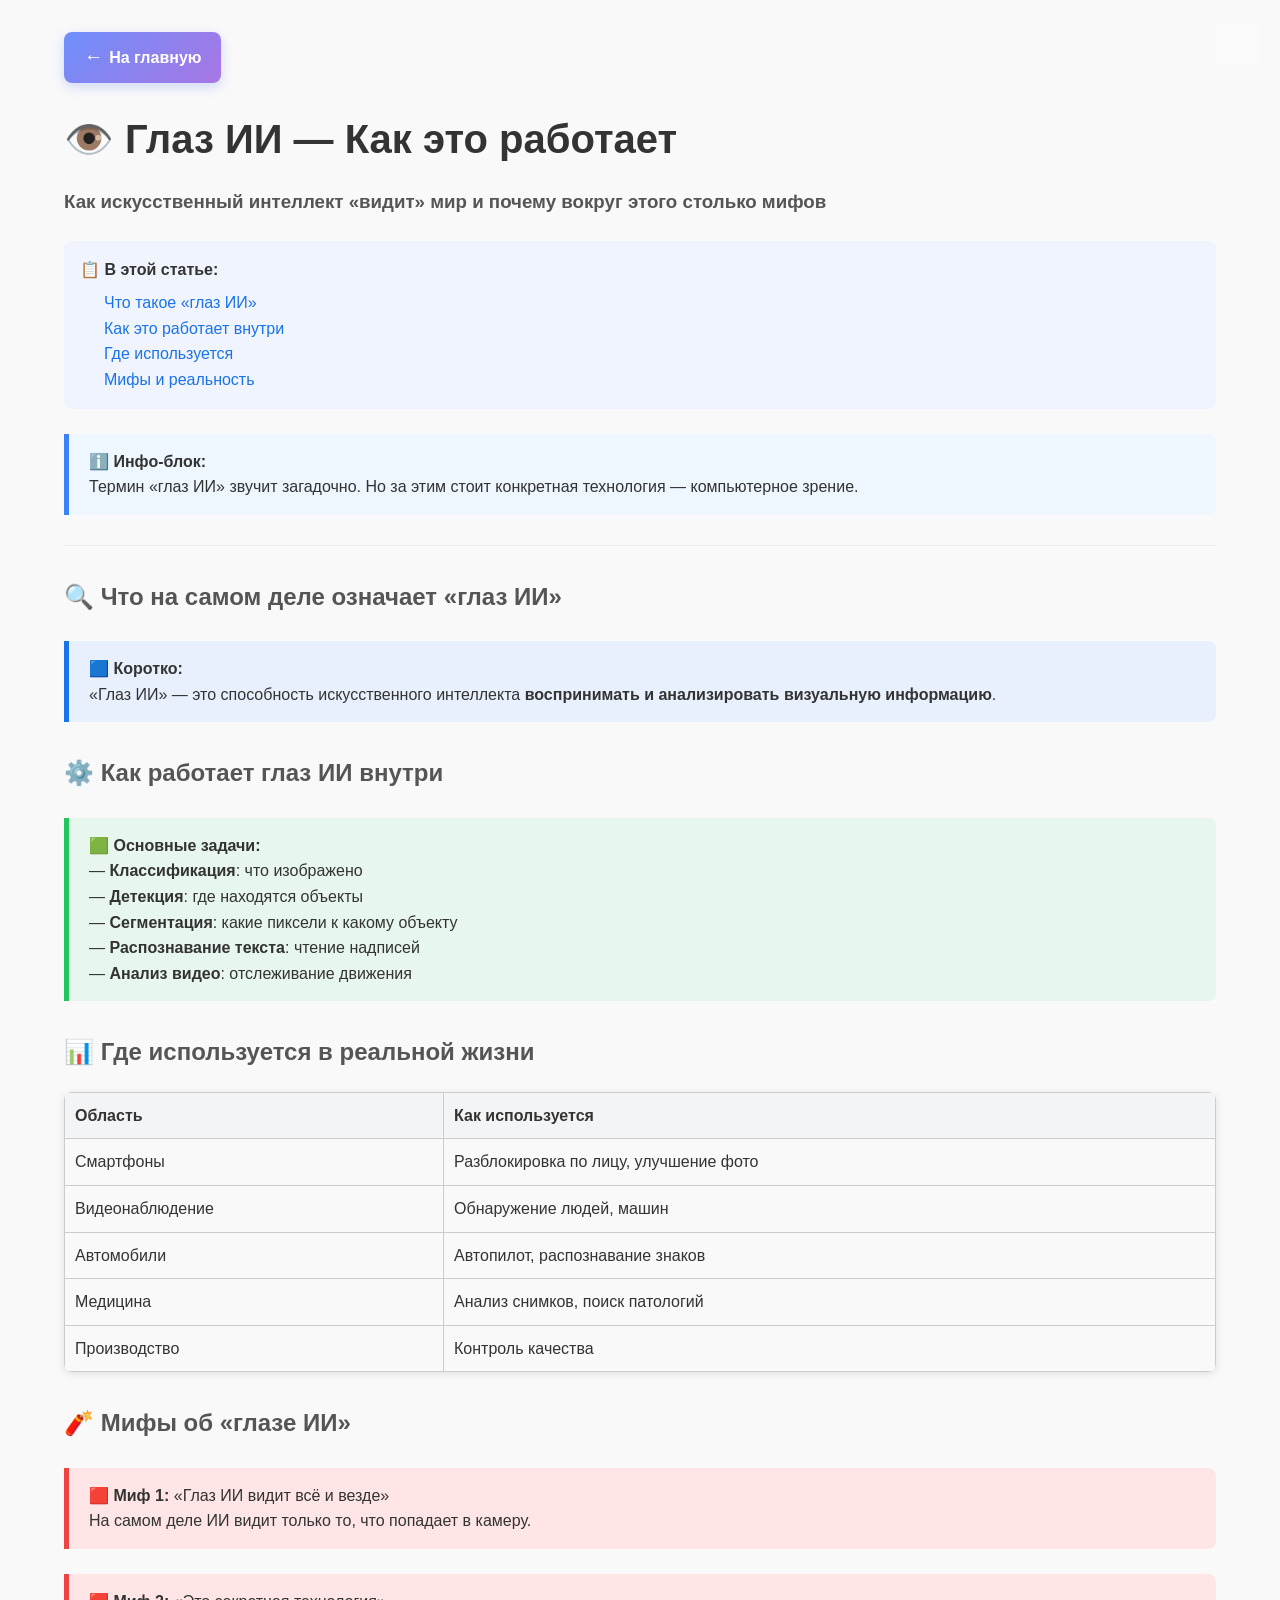
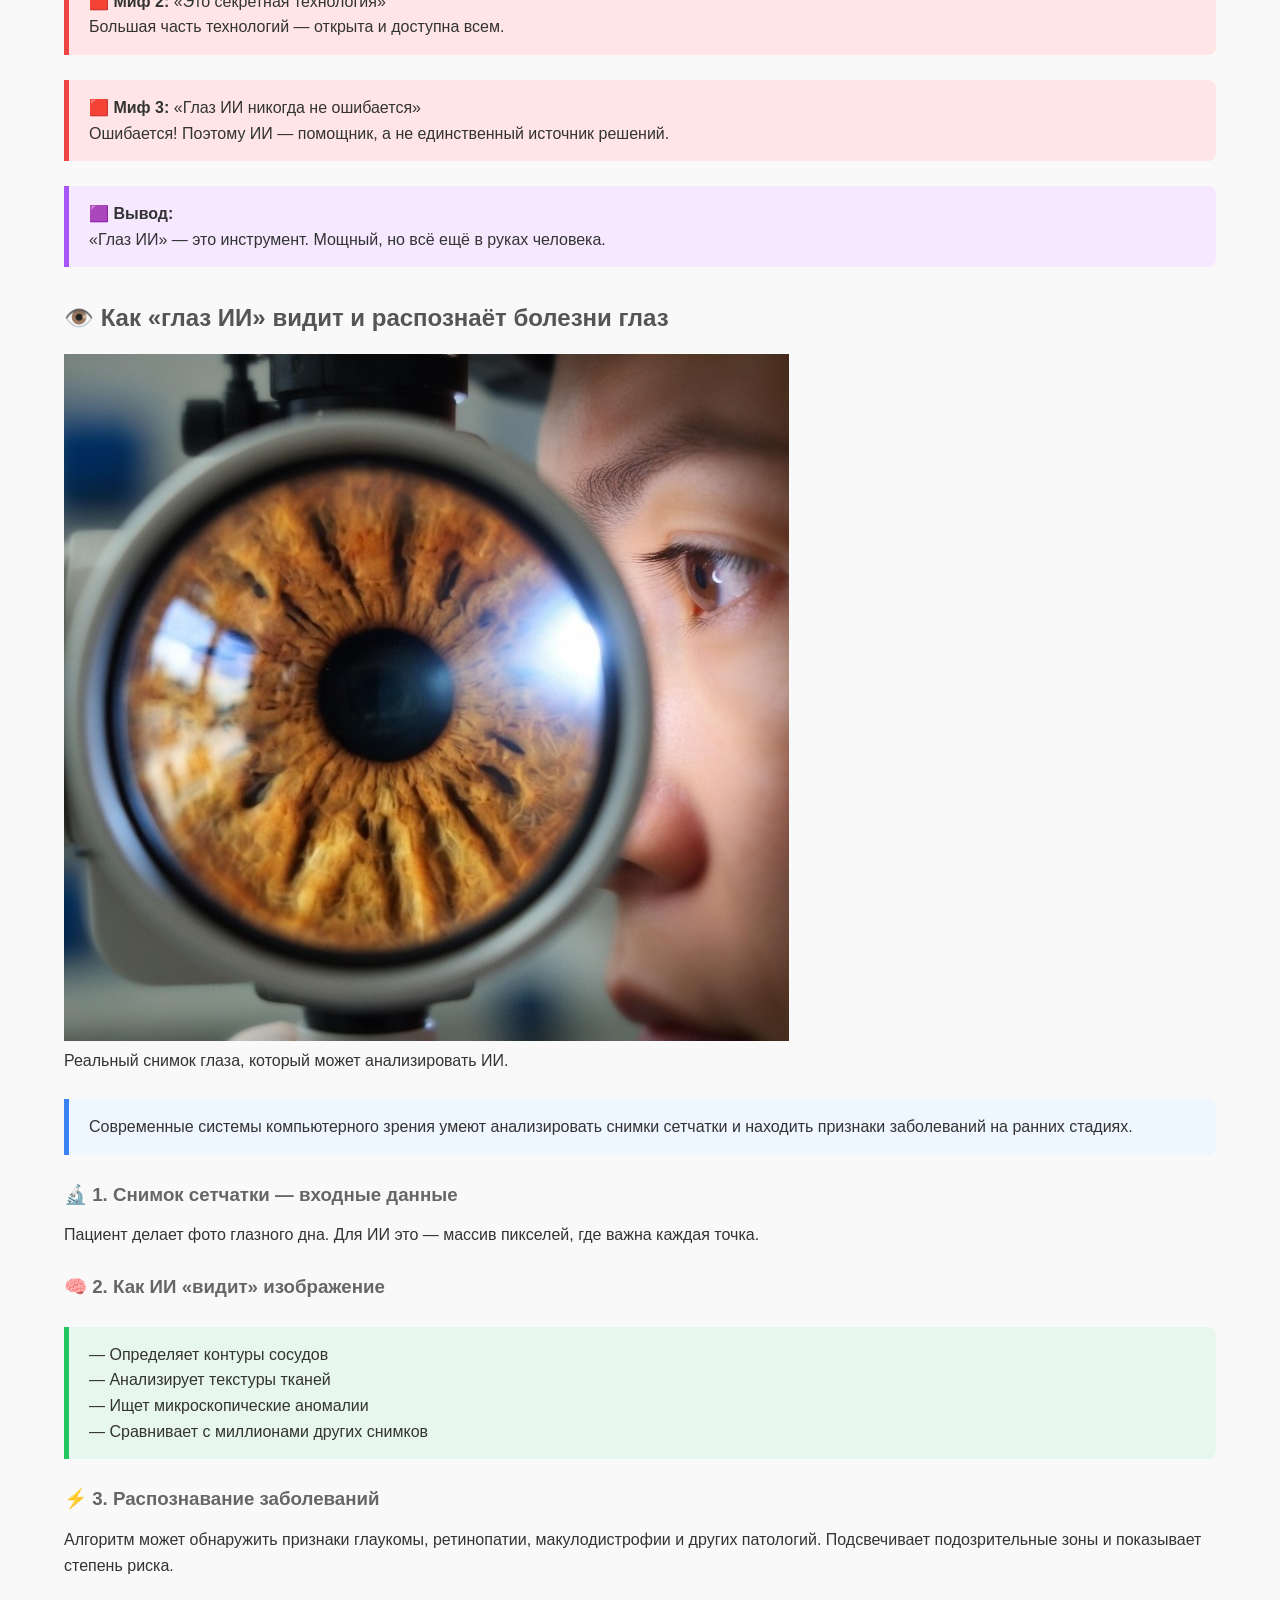
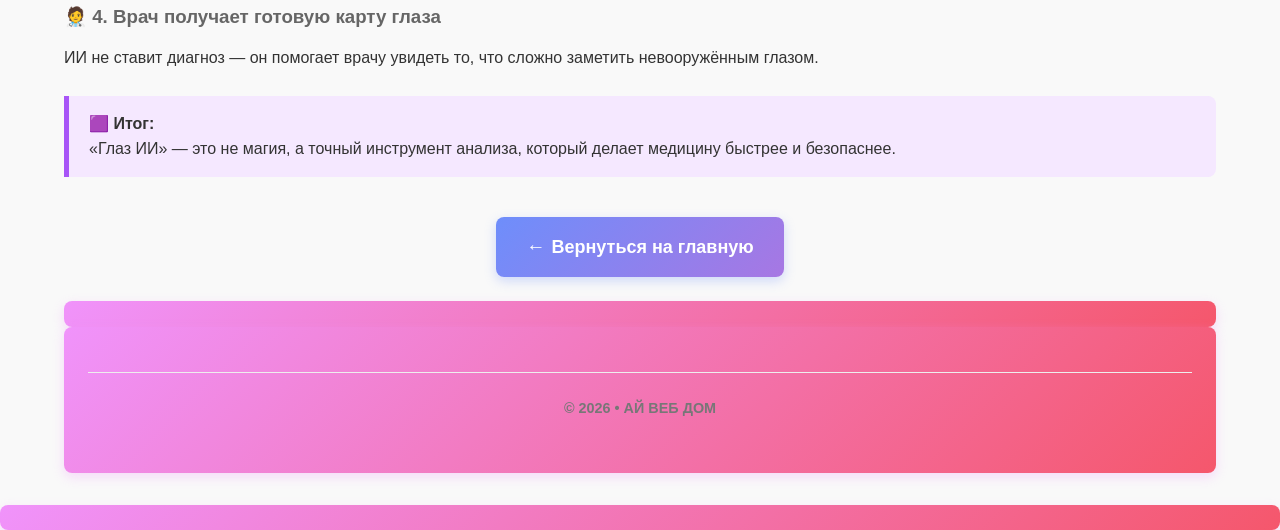
==== article-1.html @ 9461956f "Update article-1.html" ====
<!DOCTYPE html>
<html lang="ru">
<head>
  <!-- Yandex.Metrika counter -->
<script type="text/javascript">
    (function(m,e,t,r,i,k,a){
        m[i]=m[i]||function(){(m[i].a=m[i].a||[]).push(arguments)};
        m[i].l=1*new Date();
        for (var j = 0; j < document.scripts.length; j++) {if (document.scripts[j].src === r) { return; }}
        k=e.createElement(t),a=e.getElementsByTagName(t)[0],k.async=1,k.src=r,a.parentNode.insertBefore(k,a)
    })(window, document,'script','https://mc.yandex.ru/metrika/tag.js?id=108112293', 'ym');

    ym(108112293, 'init', {ssr:true, webvisor:true, clickmap:true, ecommerce:"dataLayer", referrer: document.referrer, url: location.href, accurateTrackBounce:true, trackLinks:true});
</script>
<noscript><div><img src="https://mc.yandex.ru/watch/108112293" style="position:absolute; left:-9999px;" alt="" /></div></noscript>
<!-- /Yandex.Metrika counter -->
  <meta charset="UTF-8">
  <meta name="viewport" content="width=device-width, initial-scale=1.0">
  <title>Глаз ИИ — Как это работает | AI-Навигатор</title>
  
  <meta name="description" content="Как работает компьютерное зрение: разбираем мифы и реальность «глаза ИИ»">
  <meta property="og:title" content="Глаз ИИ — Как это работает | АЙ ВЕБ  ДОМ">
  <meta property="og:description" content="Компьютерное зрение простыми словами: от распознавания лиц до медицинской диагностики">
  <meta property="og:url" content="https://aimihome.ru/article-1.html">
  <meta property="og:type" content="article">
  
  <link rel="stylesheet" href="styles.css">
 <!-- Favicon -->
<link rel="icon" type="image/png" sizes="64x64" href="favicon.png">
<link rel="apple-touch-icon" href="favicon.png">

  <link rel="canonical" href="https://aimihome.ru/article-1.html">
  </head>
<body>
  
 <div class="container">
    <a href="index.html" class="back-btn">На главную</a>

    <h1>👁️ Глаз ИИ — Как это работает</h1>
    <h3 style="margin-top: 0; color:#555; margin-bottom: 1.5rem;">Как искусственный интеллект «видит» мир и почему вокруг этого столько мифов</h3>

    <div class="toc">
      <strong>📋 В этой статье:</strong>
      <ul>
        <li><a href="#what">Что такое «глаз ИИ»</a></li>
        <li><a href="#how">Как это работает внутри</a></li>
        <li><a href="#where">Где используется</a></li>
        <li><a href="#myths">Мифы и реальность</a></li>
      </ul>
    </div>

    <div class="info-block">
      <b>ℹ️ Инфо‑блок:</b><br>
      Термин «глаз ИИ» звучит загадочно. Но за этим стоит конкретная технология — компьютерное зрение.
    </div>

    <hr style="border: 0; border-top: 1px solid #eee; margin: 30px 0;">

    <h2 id="what">🔍 Что на самом деле означает «глаз ИИ»</h2>
    <div class="short-block">
      <b>🟦 Коротко:</b><br>
      «Глаз ИИ» — это способность искусственного интеллекта <b>воспринимать и анализировать визуальную информацию</b>.
    </div>

    <h2 id="how">⚙️ Как работает глаз ИИ внутри</h2>
    <div class="tech-block">
      <b>🟩 Основные задачи:</b><br>
      — <b>Классификация</b>: что изображено<br>
      — <b>Детекция</b>: где находятся объекты<br>
      — <b>Сегментация</b>: какие пиксели к какому объекту<br>
      — <b>Распознавание текста</b>: чтение надписей<br>
      — <b>Анализ видео</b>: отслеживание движения
    </div>

    <h2 id="where">📊 Где используется в реальной жизни</h2>
    <div class="table-wrapper">
      <table>
        <tr><th>Область</th><th>Как используется</th></tr>
        <tr><td>Смартфоны</td><td>Разблокировка по лицу, улучшение фото</td></tr>
        <tr><td>Видеонаблюдение</td><td>Обнаружение людей, машин</td></tr>
        <tr><td>Автомобили</td><td>Автопилот, распознавание знаков</td></tr>
        <tr><td>Медицина</td><td>Анализ снимков, поиск патологий</td></tr>
        <tr><td>Производство</td><td>Контроль качества</td></tr>
      </table>
    </div>

    <h2 id="myths">🧨 Мифы об «глазе ИИ»</h2>
    <div class="myth-block">
      <b>🟥 Миф 1:</b> «Глаз ИИ видит всё и везде»<br>
      На самом деле ИИ видит только то, что попадает в камеру.
    </div>
    <div class="myth-block">
      <b>🟥 Миф 2:</b> «Это секретная технология»<br>
      Большая часть технологий — открыта и доступна всем.
    </div>
    <div class="myth-block">
      <b>🟥 Миф 3:</b> «Глаз ИИ никогда не ошибается»<br>
      Ошибается! Поэтому ИИ — помощник, а не единственный источник решений.
    </div>

    <div class="conclusion-block">
      <b>🟪 Вывод:</b><br>
      «Глаз ИИ» — это инструмент. Мощный, но всё ещё в руках человека.
    </div>
    <h2>👁️ Как «глаз ИИ» видит и распознаёт болезни глаз</h2>
    <figure class="eye-figure">
  <img src="veko.jpg" alt="Исследование глаза через офтальмологический прибор">
  <figcaption>Реальный снимок глаза, который может анализировать ИИ.</figcaption>
</figure>

<div class="info-block">
  Современные системы компьютерного зрения умеют анализировать снимки сетчатки и находить признаки заболеваний на ранних стадиях.
</div>

<h3>🔬 1. Снимок сетчатки — входные данные</h3>
<p>Пациент делает фото глазного дна. Для ИИ это — массив пикселей, где важна каждая точка.</p>

<h3>🧠 2. Как ИИ «видит» изображение</h3>
<div class="tech-block">
  — Определяет контуры сосудов<br>
  — Анализирует текстуры тканей<br>
  — Ищет микроскопические аномалии<br>
  — Сравнивает с миллионами других снимков
</div>

<h3>⚡ 3. Распознавание заболеваний</h3>
<p>Алгоритм может обнаружить признаки глаукомы, ретинопатии, макулодистрофии и других патологий. Подсвечивает подозрительные зоны и показывает степень риска.</p>

<h3>🧑‍⚕️ 4. Врач получает готовую карту глаза</h3>
<p>ИИ не ставит диагноз — он помогает врачу увидеть то, что сложно заметить невооружённым глазом.</p>

<div class="conclusion-block">
  <b>🟪 Итог:</b><br>
  «Глаз ИИ» — это не магия, а точный инструмент анализа, который делает медицину быстрее и безопаснее.
</div>


    <div style="text-align: center; margin-top: 40px;">
      <a href="index.html" class="back-btn" style="padding: 15px 30px; font-size: 18px;">Вернуться на главную</a>
        <!-- Следующая статья -->
  <a href="article-5.html" style="display: block; padding: 0.8rem 1.5rem; background: linear-gradient(135deg, #f093fb 0%, #f5576c 100%); color: white; text-decoration: none; border-radius: 8px; text-align: center; font-weight: 600; box-shadow: 0 4px 12px rgba(240, 147, 251, 0.3); transition: transform 0.3s;">
    </div>

    <footer>
      <p>© 2026 • АЙ ВЕБ ДОМ</p>
    </footer>
  </div>

  <a href="#" class="back-to-top" id="backToTop">↑</a>
  <button class="theme-toggle" id="themeToggle" aria-label="Переключить тему">🌙</button>

  <script src="script.js"></script>
</body>
</html>
---- styles.css ----
/* ===== ОБЩИЕ СТИЛИ ===== */
* {
  margin: 0;
  padding: 0;
  box-sizing: border-box;
}

html {
  scroll-behavior: smooth;
}

body {
  font-family: 'Segoe UI', Tahoma, Geneva, Verdana, sans-serif;
  line-height: 1.6;
  color: #333;
  background-color: #f9f9f9;
  transition: background-color 0.3s, color 0.3s;
}

.container {
  max-width: 1400px;
  margin: 0 auto;
  padding: 2rem 5%;
}

/* ===== ТЁМНАЯ ТЕМА ===== */
body.dark-theme {
  background-color: #121212;
  color: #e0e0e0;
}

body.dark-theme header {
  background: linear-gradient(135deg, #4a69bd, #6a89cc);
}

body.dark-theme h1,
body.dark-theme h2,
body.dark-theme h3 {
  color: #bb86fc;
}

body.dark-theme .feature-card,
body.dark-theme .work-card {
  background: #1e1e1e;
  color: #ccc;
  box-shadow: 0 4px 8px rgba(0,0,0,0.3);
}

body.dark-theme footer {
  border-top: 1px solid #333;
  color: #888;
}

body.dark-theme .info-block { background: #2a2a4a; border-left-color: #6e8efb; }
body.dark-theme .short-block { background: #2a3a5a; border-left-color: #4a69bd; }
body.dark-theme .tech-block { background: #2a4a3a; border-left-color: #22c55e; }
body.dark-theme .tools-block { background: #4a3a2a; border-left-color: #f59e0b; }
body.dark-theme .conclusion-block { background: #3a2a4a; border-left-color: #a855f7; }
body.dark-theme .myth-block { background: #4a2a2a; border-left-color: #ef4444; }
body.dark-theme .highlight { background: rgba(0, 217, 255, 0.15); border-left-color: #00d9ff; }
body.dark-theme th { background: #2a2a2a; }
body.dark-theme td,
body.dark-theme th { border-color: #444; }
body.dark-theme .lang-btn { background: #1e1e1e; color: #bb86fc; border-color: #bb86fc; }
body.dark-theme .lang-btn:hover { background: #2a2a2a; }
body.dark-theme .lang-btn.active { background: linear-gradient(135deg, #4a69bd, #6a89cc); color: white; border-color: transparent; }
body.dark-theme .stats-box { background: linear-gradient(135deg, #3a1c71, #2c2c54); box-shadow: 0 4px 12px rgba(187, 134, 252, 0.2); }
body.dark-theme .toc { background: #2a2a4a; }
body.dark-theme .toc a { color: #6e8efb; }

/* ===== ШАПКА ===== */
header {
  background: linear-gradient(135deg, #6e8efb, #a777e3);
  color: white;
  padding: 2rem 1rem;
  text-align: center;
  border-radius: 0 0 12px 12px;
}

header h1 {
  font-size: 2.5rem;
  margin-bottom: 0.5rem;
  color: white !important;
}

header p {
  font-size: 1.1rem;
  opacity: 0.95;
}

/* ===== ЗАГОЛОВКИ ===== */
h1 { font-size: 2.5rem; margin-bottom: 1rem; }
h2 { color: #555; margin: 2rem 0 1rem; }
h3 { color: #666; margin: 1.5rem 0 0.8rem; }
p { margin-bottom: 1rem; }

body.dark-theme h2 { color: #bb86fc; }
body.dark-theme h3 { color: #ccc; }

/* ===== КНОПКИ ===== */
.back-btn {
  display: inline-flex;
  align-items: center;
  gap: 6px;
  padding: 10px 20px;
  background: linear-gradient(135deg, #6e8efb, #a777e3);
  color: white !important;
  text-decoration: none;
  border-radius: 8px;
  font-weight: 600;
  box-shadow: 0 4px 12px rgba(110, 142, 251, 0.3);
  transition: transform 0.2s, box-shadow 0.2s;
  margin-bottom: 1.5rem;
}

.back-btn:hover {
  transform: translateY(-2px);
  box-shadow: 0 6px 20px rgba(110, 142, 251, 0.5);
}

.back-btn::before {
  content: "←";
  font-size: 1.2rem;
}

/* ===== КАРТОЧКИ ===== */
.features {
  display: flex;
  flex-wrap: wrap;
  gap: 1.5rem;
  margin-top: 1.5rem;
}

.feature-card,
.work-card {
  background: white;
  padding: 1.2rem;
  border-radius: 10px;
  box-shadow: 0 4px 8px rgba(0,0,0,0.05);
  flex: 1 1 250px;
  transition: transform 0.2s, box-shadow 0.2s;
}

.feature-card:hover,
.work-card:hover {
  transform: translateY(-3px);
  box-shadow: 0 8px 24px rgba(0,0,0,0.15);
}

/* ===== КАРТИНКИ РАБОТ (ИСПРАВЛЕНО) ===== */
.work-card img {
  width: 100%;
  height: auto;           /* ← Авто-высота, не обрезает! */
  max-height: 500px;      /* ← Максимум, но не обязательно */
  object-fit: contain;    /* ← Показывает всю картинку целиком */
  object-position: center;
  display: block;
  border-radius: 8px 8px 0 0;
  background: #f5f5f5;    /* ← Фон, если картинка меньше */
}

/* Адаптив для телефонов */
@media (max-width: 768px) {
  .work-card img {
    max-height: 300px;    /* ← На телефоне поменьше */
  }
}

.work-card p {
  font-size: 0.95rem;
  color: #666;
  margin: 0;
  font-style: italic;
}

body.dark-theme .work-card p { color: #aaa; }

/* ===== ГАЛЕРЕЯ ===== */
.works-grid {
  display: grid;
  grid-template-columns: repeat(auto-fit, minmax(180px, 1fr));
  gap: 1.5rem;
  margin: 2rem 0;
}

/* ===== ТАБЛИЦЫ ===== */
.table-wrapper {
  overflow-x: auto;
  margin: 20px 0;
  border-radius: 8px;
  box-shadow: 0 2px 8px rgba(0,0,0,0.1);
}

.table-wrapper table {
  width: 100%;
  border-collapse: collapse;
  min-width: 600px;
  margin: 0;
}

.table-wrapper th,
.table-wrapper td {
  border: 1px solid #ccc;
  padding: 10px;
  text-align: left;
}

.table-wrapper th {
  background: #f3f4f6;
  font-weight: 600;
}

body.dark-theme .table-wrapper th { background: #2a2a2a; }

/* ===== ИНФО-БЛОКИ ===== */
.info-block, .short-block, .tech-block,
.tools-block, .conclusion-block, .myth-block, .highlight {
  padding: 15px 20px;
  border-radius: 0 8px 8px 0;
  margin: 25px 0;
  transition: transform 0.2s;
}

.info-block:hover, .short-block:hover, .tech-block:hover {
  transform: translateY(-2px);
}

.info-block { background: #eef6ff; border-left: 5px solid #3b82f6; }
.short-block { background: #e8f0fe; border-left: 5px solid #1a73e8; }
.tech-block { background: #e7f7ed; border-left: 5px solid #22c55e; }
.tools-block { background: #fff4e5; border-left: 5px solid #f59e0b; }
.conclusion-block { background: #f5e8ff; border-left: 5px solid #a855f7; }
.myth-block { background: #ffe5e5; border-left: 5px solid #ef4444; }
.highlight { background: rgba(0, 217, 255, 0.1); border-left: 4px solid #00d9ff; }

/* ===== СТАТИСТИКА ===== */
.stats-box {
  background: linear-gradient(135deg, #667eea 0%, #764ba2 100%);
  color: white;
  padding: 1.2rem;
  border-radius: 10px;
  margin: 1.5rem 0;
  font-weight: 500;
  line-height: 1.5;
  box-shadow: 0 4px 12px rgba(102, 126, 234, 0.3);
}

/* ===== ЯЗЫКОВЫЕ КНОПКИ ===== */
.lang-switcher {
  display: flex;
  gap: 0.5rem;
  margin: 1rem 0;
  flex-wrap: wrap;
}

.lang-btn {
  padding: 0.5rem 1.2rem;
  border: 2px solid #6e8efb;
  background: white;
  color: #6e8efb;
  border-radius: 8px;
  cursor: pointer;
  font-weight: 600;
  font-size: 0.95rem;
  transition: all 0.3s ease;
  box-shadow: 0 2px 4px rgba(0,0,0,0.1);
}

.lang-btn:hover {
  transform: translateY(-2px);
  box-shadow: 0 4px 12px rgba(110, 142, 251, 0.3);
}

.lang-btn.active,
.lang-btn.active:hover {
  background: linear-gradient(135deg, #6e8efb, #a777e3);
  color: white;
  border-color: transparent;
  box-shadow: 0 4px 12px rgba(110, 142, 251, 0.4);
}

.lang-content {
  animation: slideIn 0.4s ease-out;
}

@keyframes slideIn {
  from { opacity: 0; transform: translateY(15px); }
  to { opacity: 1; transform: translateY(0); }
}

/* ===== КНОПКА НАВЕРХ ===== */
.back-to-top {
  position: fixed;
  bottom: 20px;
  right: 20px;
  background: #6e8efb;
  color: white;
  width: 44px;
  height: 44px;
  border-radius: 50%;
  display: flex;
  align-items: center;
  justify-content: center;
  text-decoration: none;
  font-weight: bold;
  font-size: 1.2rem;
  box-shadow: 0 2px 6px rgba(0,0,0,0.2);
  opacity: 0;
  visibility: hidden;
  transition: opacity 0.3s, visibility 0.3s;
  z-index: 100;
}

.back-to-top.show {
  opacity: 1;
  visibility: visible;
}

/* ===== ПЕРЕКЛЮЧАТЕЛЬ ТЕМЫ ===== */
.theme-toggle {
  position: fixed;
  top: 20px;
  right: 20px;
  background: rgba(255,255,255,0.15);
  backdrop-filter: blur(4px);
  border: none;
  font-size: 1.5rem;
  cursor: pointer;
  z-index: 100;
  width: 44px;
  height: 44px;
  border-radius: 50%;
  display: flex;
  align-items: center;
  justify-content: center;
  color: white;
  transition: background 0.3s;
}

.theme-toggle:hover {
  background: rgba(255,255,255,0.25);
}

/* ===== ПОДВАЛ ===== */
footer {
  text-align: center;
  padding: 1.5rem;
  color: #777;
  font-size: 0.9rem;
  border-top: 1px solid #eee;
  margin-top: 2rem;
}

footer a {
  color: #6e8efb;
  text-decoration: none;
}

footer a:hover {
  text-decoration: underline;
}

/* ===== ФУТЕР ЭКСТРА ===== */
.footer-extra {
  text-align: center;
  margin: 2rem 0;
  font-size: 0.9rem;
  color: #666;
}

.footer-extra a {
  display: inline-block;
  margin: 0.5rem;
  padding: 10px 20px;
  border-radius: 6px;
  text-decoration: none;
  font-weight: bold;
  box-shadow: 0 2px 4px rgba(0,0,0,0.2);
  transition: transform 0.2s;
}

.footer-extra a:hover {
  transform: translateY(-2px);
}

.footer-extra .telegram { background: #0088cc; color: white; }
.footer-extra .author { background: #25D366; color: white; }

/* ===== ОГЛАВЛЕНИЕ ===== */
.toc {
  background: #f0f4ff;
  padding: 1rem;
  border-radius: 8px;
  margin: 1.5rem 0;
}

.toc ul {
  margin: 0.5rem 0 0 1.5rem;
  padding: 0;
  list-style: none;
}

.toc a {
  color: #1a73e8;
  text-decoration: none;
}

.toc a:hover {
  text-decoration: underline;
}

/* ===== АДАПТИВ ===== */
@media (max-width: 768px) {
  h1 { font-size: 2rem; }
  h2 { font-size: 1.4rem; }
  .container { padding: 1rem; }
  .feature-card, .work-card { flex: 1 1 100%; }
  .lang-btn { flex: 1; min-width: 120px; font-size: 0.9rem; padding: 0.4rem 0.8rem; }
  header h1 { font-size: 2rem; }
  ol, ul { padding-left: 1.2rem; }
  li { margin-bottom: 0.8rem; }
  .work-card img { height: 250px; }
}

@media (max-width: 600px) {
  .works-grid {
    grid-template-columns: 1fr;
  }
  .eye-figure {
  text-align: center;
  margin: 30px 0;
}

.eye-figure figcaption {
  color: #666;
  font-size: 0.9rem;
  margin-top: 10px;
}
  .eye-figure img {
  width: 100%;
  max-width: 400px; /* ограничение размера */
  height: auto;
  border-radius: 12px;
  box-shadow: 0 4px 20px rgba(0,0,0,0.15);
}

}
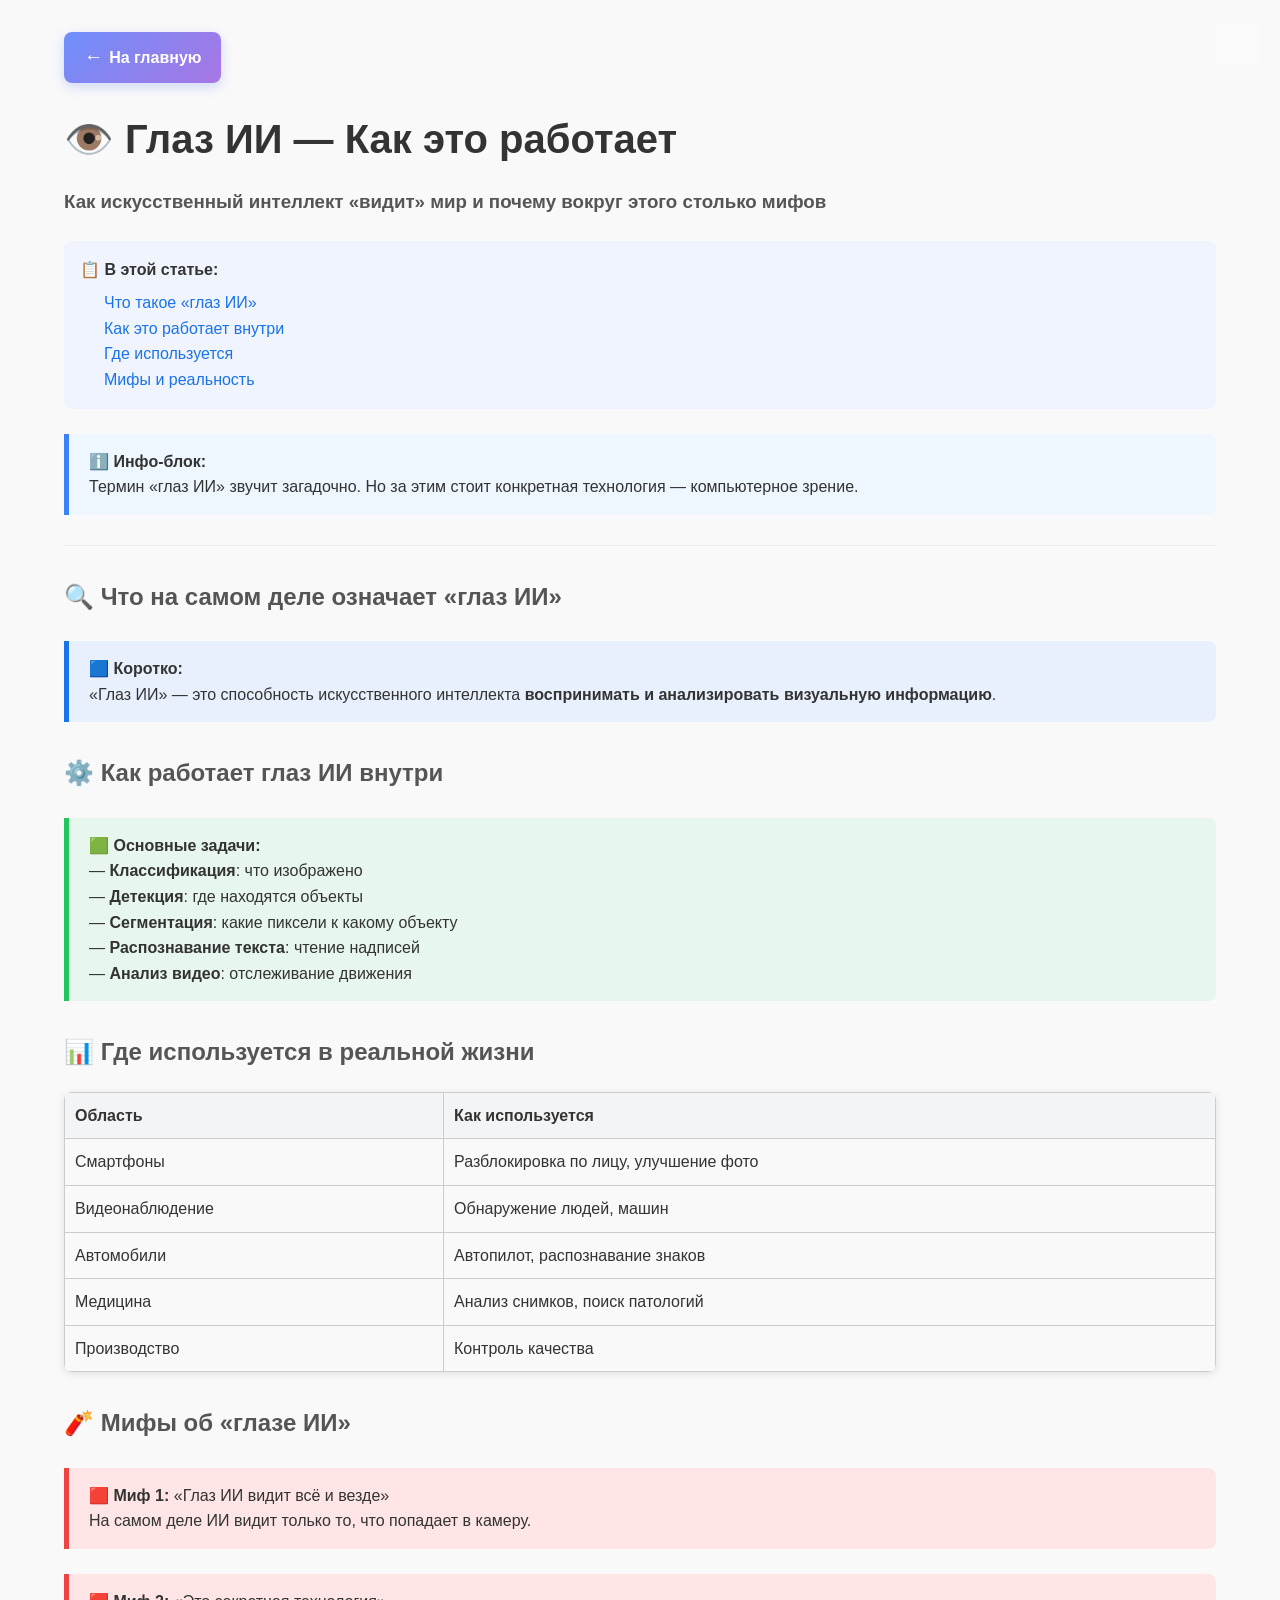
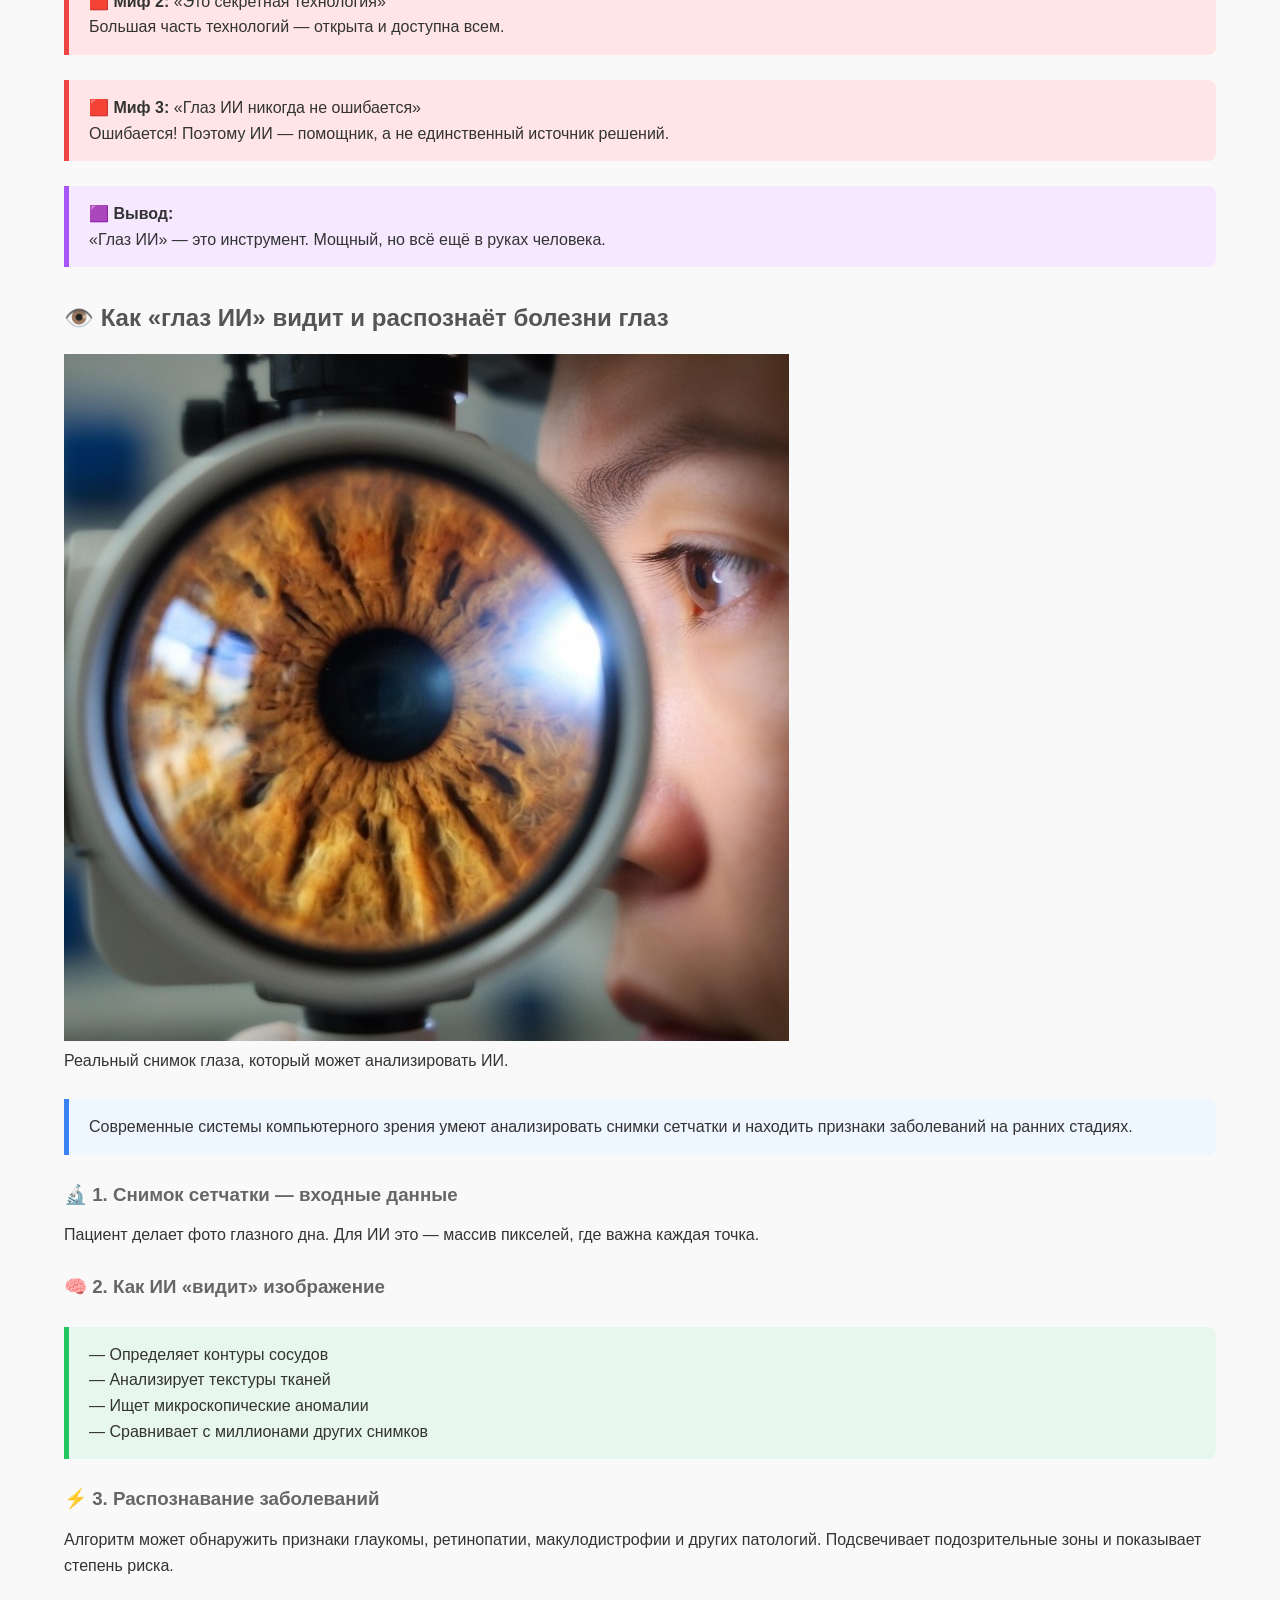
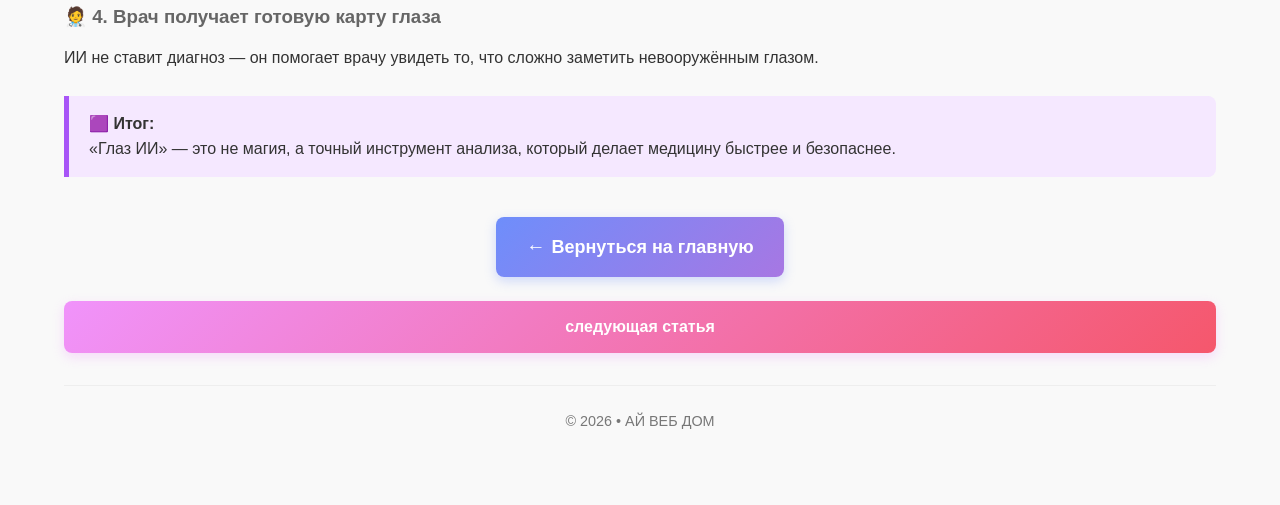
==== commit 1fbb6a3e: "Update article-1.html" ====
--- a/article-1.html
+++ b/article-1.html
@@ -138,8 +138,11 @@
     <div style="text-align: center; margin-top: 40px;">
       <a href="index.html" class="back-btn" style="padding: 15px 30px; font-size: 18px;">Вернуться на главную</a>
         <!-- Следующая статья -->
-  <a href="article-5.html" style="display: block; padding: 0.8rem 1.5rem; background: linear-gradient(135deg, #f093fb 0%, #f5576c 100%); color: white; text-decoration: none; border-radius: 8px; text-align: center; font-weight: 600; box-shadow: 0 4px 12px rgba(240, 147, 251, 0.3); transition: transform 0.3s;">
+  <a href="article-2.html" style="display: block; padding: 0.8rem 1.5rem; background: linear-gradient(135deg, #f093fb 0%, #f5576c 100%); color: white; text-decoration: none; border-radius: 8px; text-align: center; font-weight: 600; box-shadow: 0 4px 12px rgba(240, 147, 251, 0.3); transition: transform 0.3s;">
+    следующая статья
+  </a>
     </div>
+   
 
     <footer>
       <p>© 2026 • АЙ ВЕБ ДОМ</p>
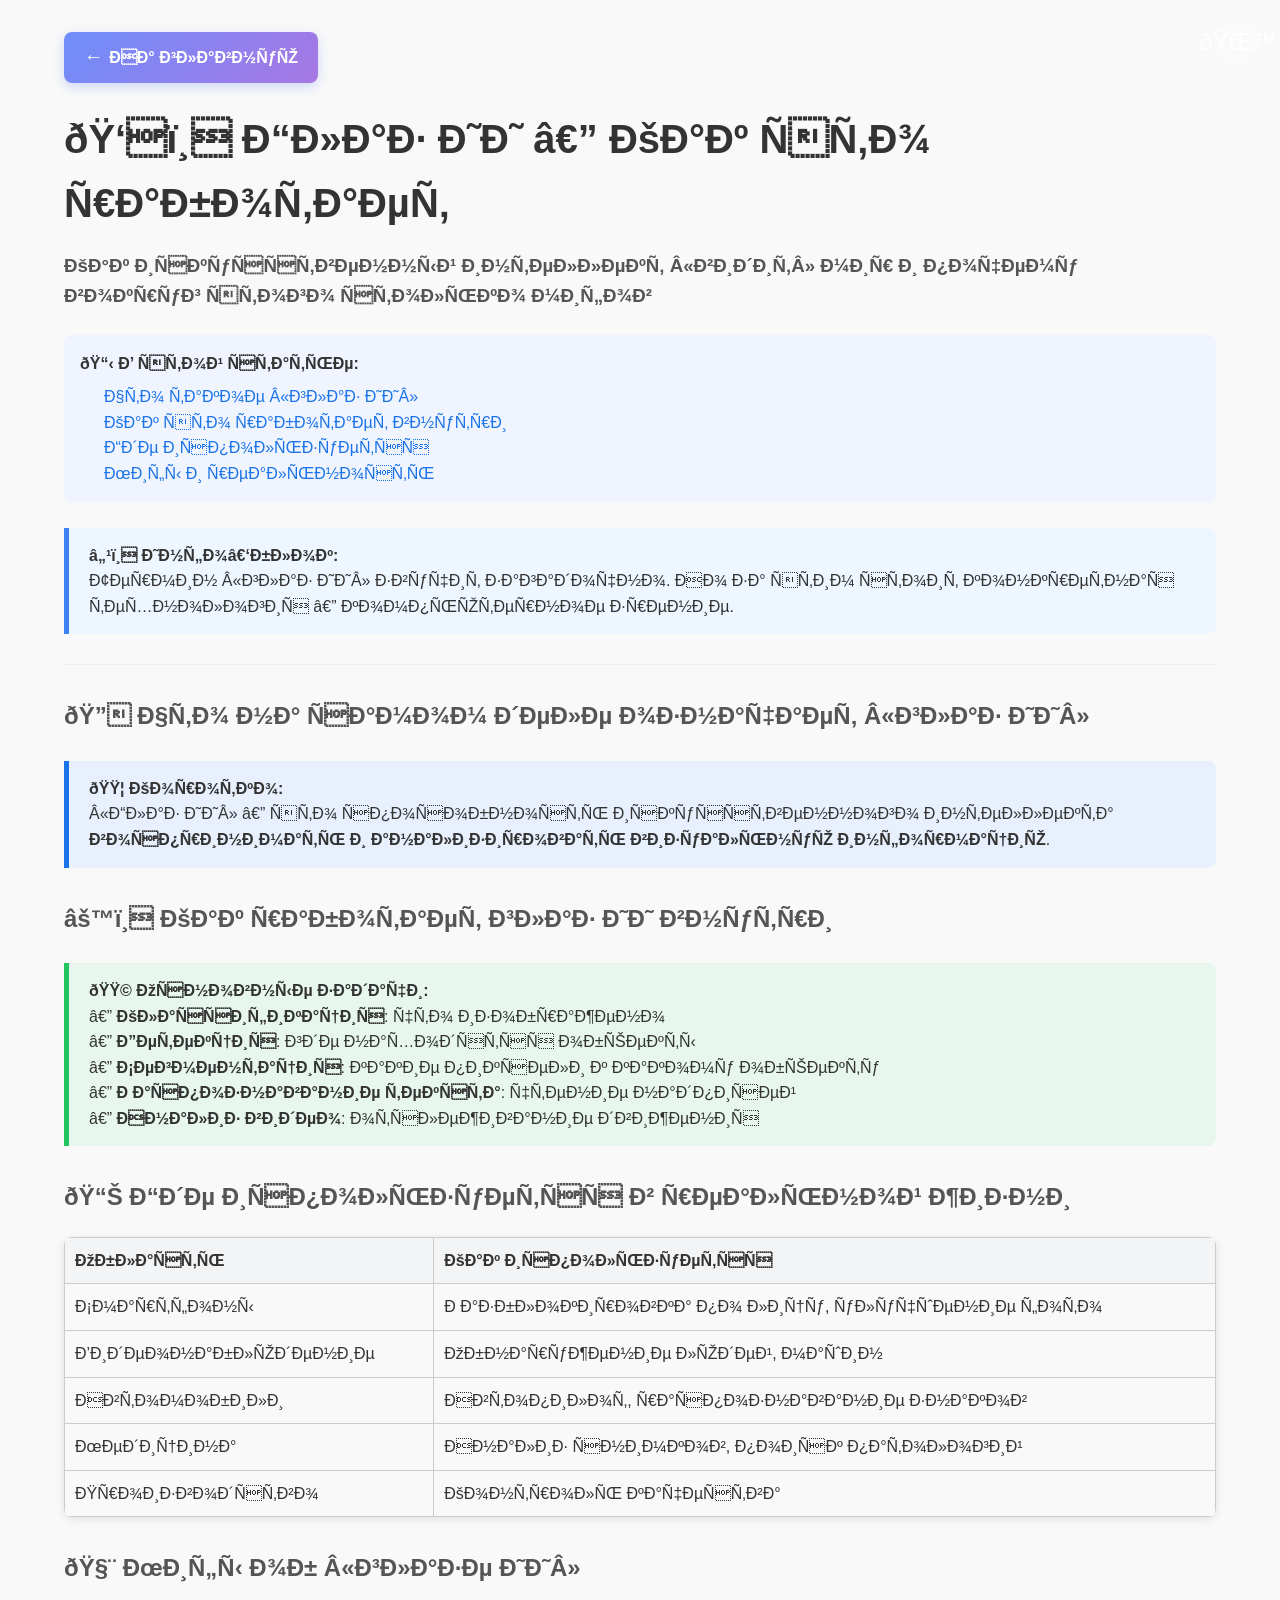
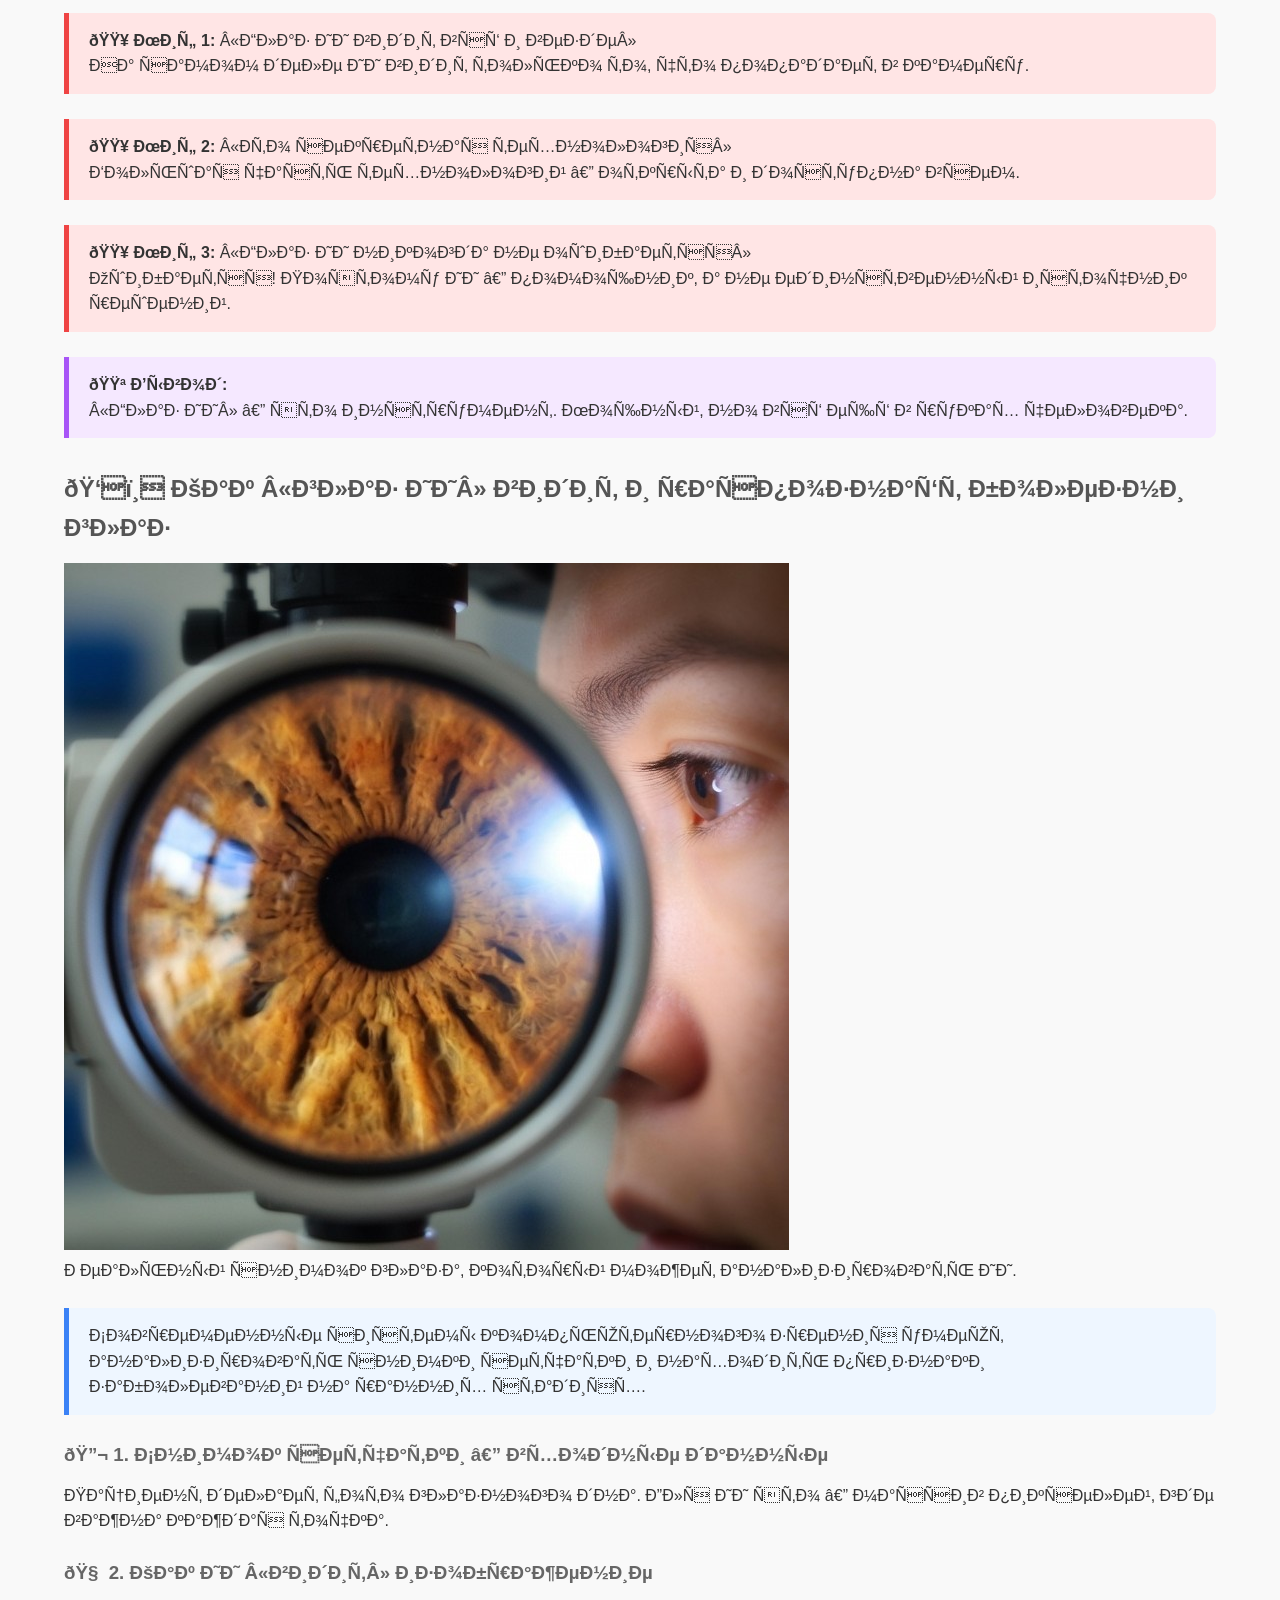
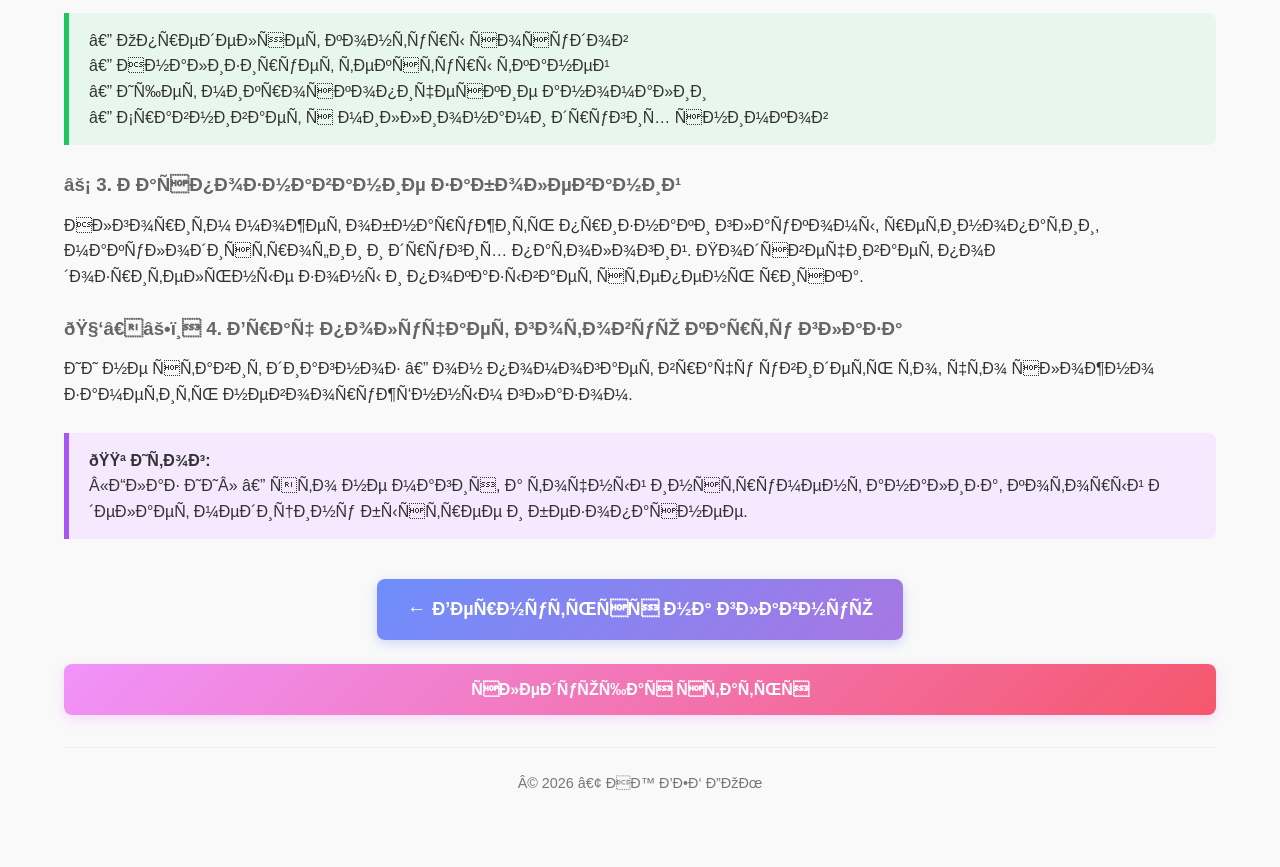
==== commit d43a844b: "Update article-1.html google" ====
--- a/article-1.html
+++ b/article-1.html
@@ -1,18 +1,27 @@
 <!DOCTYPE html>
 <html lang="ru">
 <head>
-  <!-- Yandex.Metrika counter -->
+    <!-- Google tag (gtag.js) -->
+<script async src="https://www.googletagmanager.com/gtag/js?id=G-4XRFCEWTD4"></script>
+<script>
+  window.dataLayer = window.dataLayer || [];
+  function gtag(){dataLayer.push(arguments);}
+  gtag('js', new Date());
+
+  gtag('config', 'G-4XRFCEWTD4');
+</script>
+<!-- Yandex.Metrika counter -->
 <script type="text/javascript">
     (function(m,e,t,r,i,k,a){
         m[i]=m[i]||function(){(m[i].a=m[i].a||[]).push(arguments)};
         m[i].l=1*new Date();
         for (var j = 0; j < document.scripts.length; j++) {if (document.scripts[j].src === r) { return; }}
         k=e.createElement(t),a=e.getElementsByTagName(t)[0],k.async=1,k.src=r,a.parentNode.insertBefore(k,a)
-    })(window, document,'script','https://mc.yandex.ru/metrika/tag.js?id=108112293', 'ym');
+    })(window, document,'script','https://mc.yandex.ru/metrika/tag.js?id=108200368', 'ym');
 
-    ym(108112293, 'init', {ssr:true, webvisor:true, clickmap:true, ecommerce:"dataLayer", referrer: document.referrer, url: location.href, accurateTrackBounce:true, trackLinks:true});
+    ym(108200368, 'init', {ssr:true, webvisor:true, clickmap:true, ecommerce:"dataLayer", referrer: document.referrer, url: location.href, accurateTrackBounce:true, trackLinks:true});
 </script>
-<noscript><div><img src="https://mc.yandex.ru/watch/108112293" style="position:absolute; left:-9999px;" alt="" /></div></noscript>
+<noscript><div><img src="https://mc.yandex.ru/watch/108200368" style="position:absolute; left:-9999px;" alt="" /></div></noscript>
 <!-- /Yandex.Metrika counter -->
   <meta charset="UTF-8">
   <meta name="viewport" content="width=device-width, initial-scale=1.0">
@@ -25,9 +34,11 @@
   <meta property="og:type" content="article">
   
   <link rel="stylesheet" href="styles.css">
- <!-- Favicon -->
-<link rel="icon" type="image/png" sizes="64x64" href="favicon.png">
-<link rel="apple-touch-icon" href="favicon.png">
+<!-- Favicon -->
+  <link rel="icon" type="image/png" sizes="120x120" href="/favicon-120x120.png">
+<link rel="icon" type="image/png" sizes="32x32" href="/favicon-32x32.png">
+<link rel="icon" type="image/png" sizes="512x512" href="/favicon-512x512.png">
+<link rel="apple-touch-icon" sizes="180x180" href="/apple-touch-icon.png">
 
   <link rel="canonical" href="https://aimihome.ru/article-1.html">
   </head>
